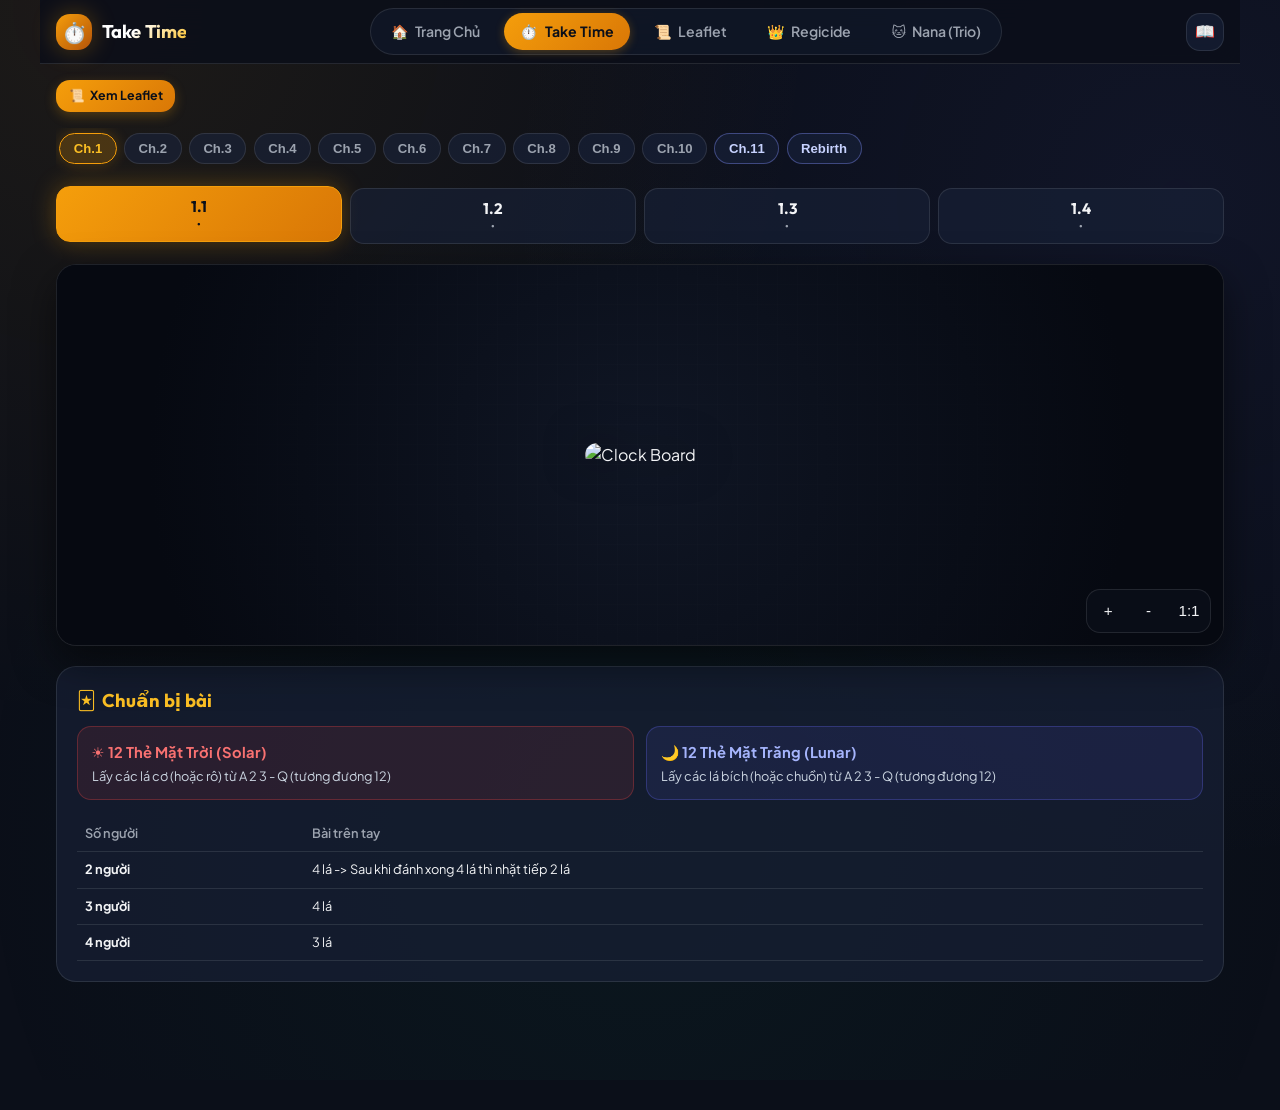
==== take-time/index.html @ 9e0dedfd "Initial commit: Solitaire Companion Hub & Take Time Leaflet Viewer" ====
<!DOCTYPE html>
<html lang="vi">

<head>
  <meta charset="UTF-8">
  <meta name="viewport" content="width=device-width, initial-scale=1.0, maximum-scale=1.0, user-scalable=no">
  <title>Take Time - Solitaire Digital Companion</title>
  <meta name="description"
    content="Trợ lý số và bảng xem mặt đồng hồ kỹ thuật số cho board game Take Time với bộ bài Tây.">

  <!-- Google Fonts -->
  <link rel="preconnect" href="https://fonts.googleapis.com">
  <link rel="preconnect" href="https://fonts.gstatic.com" crossorigin>
  <link
    href="https://fonts.googleapis.com/css2?family=Outfit:wght@400;600;700;800;900&family=Plus+Jakarta+Sans:wght@400;500;600;700;800&display=swap"
    rel="stylesheet">

  <link rel="stylesheet" href="../shared/style.css">
  <link rel="stylesheet" href="style.css">
</head>

<body>

  <div class="app-container">

    <!-- Top Header -->
    <header class="app-header">
      <a href="../index.html" class="brand-logo">
        <div class="logo-icon">⏱️</div>
        <div>
          <div class="brand-title">Take Time</div>
        </div>
      </a>

      <!-- Desktop Nav Links -->
      <nav class="nav-tabs-desktop">
        <a href="../index.html" class="tab-btn">
          <span>🏠</span> Trang Chủ
        </a>
        <a href="index.html" class="tab-btn active">
          <span>⏱️</span> Take Time
        </a>
        <a href="leaflet.html" class="tab-btn">
          <span>📜</span> Leaflet
        </a>
        <a href="../regicide/index.html" class="tab-btn">
          <span>👑</span> Regicide
        </a>
        <a href="../nana/index.html" class="tab-btn">
          <span>🐱</span> Nana (Trio)
        </a>
      </nav>

      <div class="header-actions">
        <button class="icon-btn" onclick="openRulesModal()" title="Xem luật chơi">
          📖
        </button>
      </div>
    </header>

    <!-- Main Content -->
    <main style="padding: 1rem;">

      <!-- Top Title & Chapter Header -->
      <div class="tt-top-bar">

        <div style="display:flex; gap:0.4rem; flex-wrap:wrap;">
          <a id="btnTopLeaflet" href="leaflet.html?page=1" class="btn-primary"
            style="font-size:0.78rem; padding:0.4rem 0.8rem; text-decoration:none; display:inline-flex; align-items:center; gap:0.3rem;"
            title="Xem Leaflet quy tắc của chương này">
            <span>📜</span> Xem Leaflet
          </a>
        </div>
      </div>

      <!-- Chapter Horizontal Scroll Carousel -->
      <div class="chapter-pills-container" id="chapterPills">
        <!-- Rendered via JS -->
      </div>

      <!-- Level Selector Row (e.g. 1.1, 1.2, 1.3, 1.4) -->
      <div class="level-selector-row" id="levelSelectorRow">
        <!-- Rendered via JS -->
      </div>

      <!-- Interactive Clock Board Viewer -->
      <div class="board-viewer-card">



        <div class="board-stage" id="boardStage">
          <div class="rotation-indicator-overlay" id="rotationIndicatorOverlay">
            🔄 Xoay: <span id="rotationOverlayText">0°</span>
          </div>

          <div class="board-image-wrapper" id="boardImageWrapper">
            <img id="boardImage" class="board-image" src="" alt="Clock Board">
          </div>

          <!-- Floating quick zoom controls on mobile -->
          <div class="board-floating-controls">
            <button class="control-btn" onclick="zoomBoard(0.25)">+</button>
            <button class="control-btn" onclick="zoomBoard(-0.25)">-</button>
            <button class="control-btn" onclick="resetZoom()">1:1</button>
          </div>
        </div>

      </div>



      <!-- Deck Setup / Standard Cards Converter -->
      <section class="deck-guide-card">
        <div class="deck-guide-title">
          <span>🃏</span> Chuẩn bị bài
        </div>

        <div class="deck-split-grid">
          <div class="deck-box-item solar">
            <div class="deck-box-header">☀️ 12 Thẻ Mặt Trời (Solar)</div>
            <div class="deck-box-content">
              Lấy các lá cơ (hoặc rô) từ A 2 3 - Q (tương đương 12)
            </div>
          </div>

          <div class="deck-box-item lunar">
            <div class="deck-box-header">🌙 12 Thẻ Mặt Trăng (Lunar)</div>
            <div class="deck-box-content">
              Lấy các lá bích (hoặc chuồn) từ A 2 3 - Q (tương đương 12)
            </div>
          </div>
        </div>


        <table class="player-count-table">
          <thead>
            <tr>
              <th>Số người</th>
              <th>Bài trên tay</th>
            </tr>
          </thead>
          <tbody>

            <tr>
              <td><strong>2 người</strong></td>
              <td>4 lá -> Sau khi đánh xong 4 lá thì nhặt tiếp 2 lá</td>
            </tr>
            <tr>
              <td><strong>3 người</strong></td>
              <td>4 lá</td>
            </tr>
            <tr>
              <td><strong>4 người</strong></td>
              <td>3 lá</td>
            </tr>
          </tbody>
        </table>
      </section>



    </main>

    <!-- Bottom Navigation (Mobile) -->
    <nav class="bottom-nav">
      <a href="../index.html" class="bnav-item">
        <span class="bnav-icon">🏠</span>
        <span>Trang Chủ</span>
      </a>
      <a href="index.html" class="bnav-item active">
        <span class="bnav-icon">⏱️</span>
        <span>Take Time</span>
      </a>
      <a href="leaflet.html" class="bnav-item">
        <span class="bnav-icon">📜</span>
        <span>Leaflet</span>
      </a>
      <a href="../regicide/index.html" class="bnav-item">
        <span class="bnav-icon">👑</span>
        <span>Regicide</span>
      </a>
      <a href="../nana/index.html" class="bnav-item">
        <span class="bnav-icon">🐱</span>
        <span>Nana</span>
      </a>
    </nav>

    <!-- Modals -->
    <!-- Sleeve Flip Modal -->
    <div id="sleeveModal" class="modal-overlay">
      <div class="modal-content">
        <div class="modal-header">
          <h3 class="modal-title" id="sleeveModalTitle">Sleeve Chương</h3>
          <button class="modal-close" onclick="closeModal('sleeveModal')">✕</button>
        </div>

        <p style="font-size:0.8rem; color:var(--text-muted); text-align:center;">
          👆 Chạm vào thẻ bài bên dưới để lật qua lại giữa Mặt Trước & Mặt Sau
        </p>

        <div class="flip-card" id="flipCard" onclick="toggleSleeveFlip()">
          <div class="flip-card-inner">
            <div class="flip-card-front">
              <img id="sleeveFrontImg" src="" alt="Sleeve Front">
            </div>
            <div class="flip-card-back">
              <img id="sleeveBackImg" src="" alt="Sleeve Back">
            </div>
          </div>
        </div>

        <button class="btn-primary" onclick="toggleSleeveFlip()" style="width:100%;">
          🔄 Lật Thẻ Sleeve
        </button>
      </div>
    </div>

    <!-- Rules Modal -->
    <div id="rulesModal" class="modal-overlay">
      <div class="modal-content">
        <div class="modal-header">
          <h3 class="modal-title" id="rulesModalTitle">Luật Chơi Take Time</h3>
          <button class="modal-close" onclick="closeModal('rulesModal')">✕</button>
        </div>
        <div id="rulesModalBody"></div>
      </div>
    </div>

  </div>

  <script src="../shared/common.js"></script>
  <script src="data.js"></script>
  <script src="app.js"></script>
</body>

</html>
---- shared/style.css ----
/* ==========================================================================
   Shared Design Tokens & Global Styles (Solitaire Companion Hub)
   ========================================================================== */

:root {
  --bg-primary: #0b0f19;
  --bg-secondary: #131b2e;
  --bg-card: rgba(23, 32, 54, 0.7);
  --bg-glass: rgba(26, 38, 64, 0.55);
  --border-glass: rgba(255, 255, 255, 0.1);
  --border-glass-hover: rgba(255, 215, 0, 0.35);

  --text-main: #f3f4f6;
  --text-muted: #9ca3af;
  --text-sub: #cbd5e1;

  --accent-gold: #f59e0b;
  --accent-gold-glow: rgba(245, 158, 11, 0.25);
  --accent-amber: #d97706;
  --accent-sun: #fbbf24;
  --accent-moon: #818cf8;
  --accent-crimson: #ef4444;
  --accent-emerald: #10b981;
  --accent-blue: #3b82f6;

  --font-family: 'Plus Jakarta Sans', system-ui, -apple-system, sans-serif;
  --font-display: 'Outfit', system-ui, -apple-system, sans-serif;

  --radius-sm: 8px;
  --radius-md: 14px;
  --radius-lg: 20px;
  --radius-xl: 28px;
  --radius-full: 9999px;

  --shadow-sm: 0 2px 8px rgba(0, 0, 0, 0.2);
  --shadow-md: 0 8px 24px rgba(0, 0, 0, 0.35);
  --shadow-lg: 0 16px 40px rgba(0, 0, 0, 0.5);
  --shadow-gold: 0 0 25px rgba(245, 158, 11, 0.3);

  --header-height: 64px;
  --bottom-nav-height: 68px;
}

* {
  box-sizing: border-box;
  margin: 0;
  padding: 0;
  -webkit-tap-highlight-color: transparent;
}

html, body {
  background-color: var(--bg-primary);
  color: var(--text-main);
  font-family: var(--font-family);
  min-height: 100vh;
  overflow-x: hidden;
  line-height: 1.5;
}

/* Background Atmosphere */
body::before {
  content: '';
  position: fixed;
  top: -20vh;
  left: -20vw;
  width: 140vw;
  height: 140vh;
  background: 
    radial-gradient(circle at 20% 15%, rgba(245, 158, 11, 0.08) 0%, transparent 40%),
    radial-gradient(circle at 80% 30%, rgba(99, 102, 241, 0.07) 0%, transparent 40%),
    radial-gradient(circle at 50% 80%, rgba(16, 185, 129, 0.05) 0%, transparent 50%);
  pointer-events: none;
  z-index: 0;
}

/* App Wrapper */
.app-container {
  position: relative;
  z-index: 1;
  max-width: 1200px;
  margin: 0 auto;
  min-height: 100vh;
  display: flex;
  flex-direction: column;
  padding-bottom: calc(var(--bottom-nav-height) + 20px);
}

/* Header */
.app-header {
  position: sticky;
  top: 0;
  z-index: 100;
  backdrop-filter: blur(16px);
  -webkit-backdrop-filter: blur(16px);
  background: rgba(11, 15, 25, 0.85);
  border-bottom: 1px solid var(--border-glass);
  padding: 0 1rem;
  height: var(--header-height);
  display: flex;
  align-items: center;
  justify-content: space-between;
}

.brand-logo {
  display: flex;
  align-items: center;
  gap: 0.6rem;
  text-decoration: none;
  color: var(--text-main);
}

.logo-icon {
  width: 36px;
  height: 36px;
  border-radius: var(--radius-md);
  background: linear-gradient(135deg, var(--accent-gold), #b45309);
  display: flex;
  align-items: center;
  justify-content: center;
  font-size: 1.25rem;
  box-shadow: var(--shadow-gold);
}

.brand-title {
  font-family: var(--font-display);
  font-size: 1.15rem;
  font-weight: 700;
  letter-spacing: -0.02em;
  background: linear-gradient(135deg, #ffffff 40%, #fbbf24 100%);
  -webkit-background-clip: text;
  -webkit-text-fill-color: transparent;
}

.header-actions {
  display: flex;
  align-items: center;
  gap: 0.5rem;
}

.icon-btn {
  background: var(--bg-glass);
  border: 1px solid var(--border-glass);
  color: var(--text-main);
  width: 38px;
  height: 38px;
  border-radius: var(--radius-md);
  display: flex;
  align-items: center;
  justify-content: center;
  cursor: pointer;
  transition: all 0.2s ease;
  font-size: 1rem;
  text-decoration: none;
}

.icon-btn:hover, .icon-btn:active {
  background: rgba(255, 255, 255, 0.12);
  border-color: var(--accent-gold);
  transform: translateY(-1px);
}

/* Nav Tabs Desktop */
.nav-tabs-desktop {
  display: none;
  gap: 0.5rem;
  background: rgba(19, 27, 46, 0.6);
  padding: 4px;
  border-radius: var(--radius-full);
  border: 1px solid var(--border-glass);
}

@media (min-width: 768px) {
  .nav-tabs-desktop {
    display: flex;
  }
}

.tab-btn {
  background: transparent;
  border: none;
  color: var(--text-muted);
  font-family: var(--font-family);
  font-size: 0.88rem;
  font-weight: 600;
  padding: 0.5rem 1rem;
  border-radius: var(--radius-full);
  cursor: pointer;
  display: flex;
  align-items: center;
  gap: 0.4rem;
  text-decoration: none;
  transition: all 0.25s ease;
}

.tab-btn:hover {
  color: var(--text-main);
}

.tab-btn.active {
  background: linear-gradient(135deg, var(--accent-gold), var(--accent-amber));
  color: #0b0f19;
  font-weight: 700;
  box-shadow: 0 2px 10px rgba(245, 158, 11, 0.3);
}

/* Bottom Navigation (Mobile) */
.bottom-nav {
  position: fixed;
  bottom: 0;
  left: 0;
  right: 0;
  height: var(--bottom-nav-height);
  background: rgba(11, 15, 25, 0.94);
  backdrop-filter: blur(20px);
  -webkit-backdrop-filter: blur(20px);
  border-top: 1px solid var(--border-glass);
  display: flex;
  justify-content: space-around;
  align-items: center;
  z-index: 999;
  padding: 0 0.5rem;
}

@media (min-width: 768px) {
  .bottom-nav {
    display: none;
  }
}

.bnav-item {
  display: flex;
  flex-direction: column;
  align-items: center;
  gap: 3px;
  background: none;
  border: none;
  color: var(--text-muted);
  font-size: 0.72rem;
  font-family: var(--font-family);
  font-weight: 500;
  text-decoration: none;
  cursor: pointer;
  transition: all 0.2s ease;
  padding: 6px 12px;
  border-radius: var(--radius-md);
}

.bnav-item .bnav-icon {
  font-size: 1.25rem;
  line-height: 1;
}

.bnav-item.active {
  color: var(--accent-sun);
  font-weight: 700;
  transform: translateY(-2px);
}

.bnav-item.active .bnav-icon {
  filter: drop-shadow(0 0 8px rgba(245, 158, 11, 0.6));
}

/* Buttons & Elements */
.btn-primary {
  background: linear-gradient(135deg, var(--accent-gold), var(--accent-amber));
  color: #0b0f19;
  border: none;
  font-family: var(--font-family);
  font-weight: 700;
  font-size: 0.85rem;
  padding: 0.65rem 1.2rem;
  border-radius: var(--radius-md);
  cursor: pointer;
  display: inline-flex;
  align-items: center;
  justify-content: center;
  gap: 0.4rem;
  text-decoration: none;
  transition: all 0.2s ease;
  box-shadow: 0 4px 12px rgba(245, 158, 11, 0.25);
}

.btn-primary:hover, .btn-primary:active {
  filter: brightness(1.1);
  transform: translateY(-1px);
}

.btn-secondary {
  background: var(--bg-glass);
  border: 1px solid var(--border-glass);
  color: var(--text-main);
  font-family: var(--font-family);
  font-weight: 600;
  font-size: 0.85rem;
  padding: 0.65rem 1.2rem;
  border-radius: var(--radius-md);
  cursor: pointer;
  display: inline-flex;
  align-items: center;
  justify-content: center;
  gap: 0.4rem;
  text-decoration: none;
  transition: all 0.2s ease;
}

.btn-secondary:hover {
  background: rgba(255, 255, 255, 0.1);
  border-color: rgba(255, 255, 255, 0.25);
}

/* Modals */
.modal-overlay {
  position: fixed;
  inset: 0;
  background: rgba(0, 0, 0, 0.85);
  backdrop-filter: blur(12px);
  -webkit-backdrop-filter: blur(12px);
  z-index: 2000;
  display: none;
  align-items: center;
  justify-content: center;
  padding: 1rem;
}

.modal-overlay.active {
  display: flex;
  animation: fadeIn 0.2s ease;
}

.modal-content {
  background: var(--bg-secondary);
  border: 1px solid var(--border-glass);
  border-radius: var(--radius-lg);
  max-width: 500px;
  width: 100%;
  max-height: 85vh;
  overflow-y: auto;
  padding: 1.25rem;
  position: relative;
  box-shadow: var(--shadow-lg);
}

.modal-header {
  display: flex;
  justify-content: space-between;
  align-items: center;
  margin-bottom: 1rem;
  padding-bottom: 0.5rem;
  border-bottom: 1px solid var(--border-glass);
}

.modal-title {
  font-family: var(--font-display);
  font-size: 1.15rem;
  font-weight: 700;
}

.modal-close {
  background: none;
  border: none;
  color: var(--text-muted);
  font-size: 1.25rem;
  cursor: pointer;
  padding: 4px;
}

/* Toast */
.toast-container {
  position: fixed;
  bottom: calc(var(--bottom-nav-height) + 15px);
  left: 50%;
  transform: translateX(-50%);
  z-index: 3000;
  pointer-events: none;
}

.toast {
  background: rgba(19, 27, 46, 0.95);
  border: 1px solid var(--accent-gold);
  color: var(--text-main);
  padding: 0.5rem 1.2rem;
  border-radius: var(--radius-full);
  font-size: 0.82rem;
  font-weight: 600;
  box-shadow: var(--shadow-gold);
  animation: toastIn 0.3s ease, toastOut 0.3s ease 2.2s forwards;
}

@keyframes toastIn {
  from { opacity: 0; transform: translateY(10px); }
  to { opacity: 1; transform: translateY(0); }
}

@keyframes toastOut {
  from { opacity: 1; transform: translateY(0); }
  to { opacity: 0; transform: translateY(-10px); }
}

@keyframes fadeIn {
  from { opacity: 0; transform: translateY(6px); }
  to { opacity: 1; transform: translateY(0); }
}
---- take-time/style.css ----
/* ==========================================================================
   Take Time Module Styles
   ========================================================================== */

.tt-top-bar {
  display: flex;
  align-items: center;
  justify-content: space-between;
  gap: 0.5rem;
  margin-bottom: 1rem;
  flex-wrap: wrap;
}

.section-title {
  font-family: var(--font-display);
  font-size: 1.45rem;
  font-weight: 800;
  color: var(--text-main);
  display: flex;
  align-items: center;
  gap: 0.5rem;
}

.section-subtitle {
  color: var(--text-muted);
  font-size: 0.85rem;
  margin-top: 0.2rem;
}

.chapter-pills-container {
  display: flex;
  gap: 0.45rem;
  overflow-x: auto;
  padding: 0.35rem 0.2rem 0.65rem 0.2rem;
  margin-bottom: 0.85rem;
  cursor: grab;
  user-select: none;
  -webkit-user-select: none;
  scrollbar-width: none; /* Ẩn scrollbar thô */
  -ms-overflow-style: none;
  -webkit-overflow-scrolling: touch;
}

.chapter-pills-container::-webkit-scrollbar {
  display: none; /* Ẩn scrollbar trên Chrome/Safari/Edge */
}

.chapter-pills-container:active {
  cursor: grabbing;
}

.chapter-pill {
  flex-shrink: 0;
  background: var(--bg-glass);
  border: 1px solid var(--border-glass);
  color: var(--text-muted);
  font-size: 0.82rem;
  font-weight: 600;
  padding: 0.45rem 0.85rem;
  min-width: 54px;
  justify-content: center;
  text-align: center;
  border-radius: var(--radius-full);
  cursor: pointer;
  display: flex;
  align-items: center;
  gap: 0.35rem;
  transition: all 0.2s ease;
  user-select: none;
  -webkit-user-select: none;
}

.chapter-pill:hover {
  color: var(--text-main);
  border-color: rgba(255, 255, 255, 0.25);
  transform: translateY(-1px);
}

.chapter-pill.active {
  background: rgba(245, 158, 11, 0.22);
  border-color: var(--accent-gold);
  color: var(--accent-sun);
  font-weight: 700;
  box-shadow: 0 0 14px rgba(245, 158, 11, 0.25);
}

.chapter-pill.special {
  border-color: rgba(129, 140, 248, 0.4);
  color: #c7d2fe;
}
.chapter-pill.special.active {
  background: rgba(129, 140, 248, 0.25);
  border-color: #818cf8;
  color: #ffffff;
}

/* Level Grid inside Active Chapter */
.level-selector-row {
  display: grid;
  grid-template-columns: repeat(4, 1fr);
  gap: 0.5rem;
  margin-bottom: 1.25rem;
}

.level-btn {
  background: var(--bg-card);
  border: 1px solid var(--border-glass);
  color: var(--text-main);
  padding: 0.6rem 0.2rem;
  border-radius: var(--radius-md);
  font-family: var(--font-display);
  font-weight: 700;
  font-size: 0.95rem;
  cursor: pointer;
  display: flex;
  flex-direction: column;
  align-items: center;
  gap: 2px;
  transition: all 0.2s ease;
  position: relative;
}

.level-btn .star-indicator {
  font-size: 0.65rem;
  color: var(--text-muted);
}

.level-btn.completed {
  border-color: rgba(16, 185, 129, 0.4);
  background: rgba(16, 185, 129, 0.1);
}
.level-btn.completed .star-indicator {
  color: #10b981;
}

.level-btn.active {
  background: linear-gradient(135deg, var(--accent-gold), var(--accent-amber));
  color: #0b0f19;
  border-color: #f59e0b;
  box-shadow: var(--shadow-gold);
  transform: translateY(-2px);
}
.level-btn.active .star-indicator {
  color: #0b0f19;
}

/* Board Viewer Container */
.board-viewer-card {
  background: #060911;
  border: 1px solid var(--border-glass);
  border-radius: var(--radius-lg);
  overflow: hidden;
  position: relative;
  margin-bottom: 1.25rem;
  box-shadow: var(--shadow-lg);
}

.board-viewer-header {
  padding: 0.75rem 1rem;
  background: rgba(19, 27, 46, 0.7);
  backdrop-filter: blur(10px);
  border-bottom: 1px solid var(--border-glass);
  display: flex;
  align-items: center;
  justify-content: space-between;
  flex-wrap: wrap;
  gap: 0.5rem;
}

.current-board-info {
  display: flex;
  align-items: center;
  gap: 0.5rem;
}

.board-badge-lg {
  font-family: var(--font-display);
  font-weight: 800;
  font-size: 1.1rem;
  color: var(--accent-sun);
  background: rgba(245, 158, 11, 0.15);
  padding: 2px 10px;
  border-radius: var(--radius-sm);
  border: 1px solid rgba(245, 158, 11, 0.3);
}

.board-actions-bar {
  display: flex;
  gap: 0.4rem;
}

.board-stage {
  min-height: 380px;
  max-height: 70vh;
  display: flex;
  align-items: center;
  justify-content: center;
  position: relative;
  overflow: hidden;
  background: 
    radial-gradient(circle at center, rgba(30, 41, 65, 0.4) 0%, #060911 80%),
    repeating-linear-gradient(0deg, rgba(255,255,255,0.015) 0px, rgba(255,255,255,0.015) 1px, transparent 1px, transparent 20px),
    repeating-linear-gradient(90deg, rgba(255,255,255,0.015) 0px, rgba(255,255,255,0.015) 1px, transparent 1px, transparent 20px);
  padding: 1rem;
  user-select: none;
}

.board-image-wrapper {
  transition: transform 0.4s cubic-bezier(0.2, 0.8, 0.2, 1);
  display: flex;
  align-items: center;
  justify-content: center;
  position: relative;
}

.board-image {
  max-width: 100%;
  max-height: 480px;
  width: auto;
  height: auto;
  border-radius: var(--radius-full);
  filter: drop-shadow(0 0 20px rgba(0, 0, 0, 0.8));
  pointer-events: auto;
}

/* Rotation Badge Overlay */
.rotation-indicator-overlay {
  position: absolute;
  top: 12px;
  left: 12px;
  background: rgba(0, 0, 0, 0.75);
  backdrop-filter: blur(8px);
  border: 1px solid rgba(245, 158, 11, 0.4);
  color: var(--accent-sun);
  font-size: 0.75rem;
  font-weight: 700;
  padding: 4px 10px;
  border-radius: var(--radius-full);
  display: none;
  align-items: center;
  gap: 0.3rem;
  z-index: 10;
}

/* Floating Controls (Zoom, Pan, Rotate) */
.board-floating-controls {
  position: absolute;
  bottom: 12px;
  right: 12px;
  display: flex;
  gap: 0.4rem;
  background: rgba(11, 15, 25, 0.85);
  backdrop-filter: blur(10px);
  padding: 4px;
  border-radius: var(--radius-md);
  border: 1px solid var(--border-glass);
  z-index: 10;
}

.control-btn {
  background: transparent;
  border: none;
  color: var(--text-main);
  width: 34px;
  height: 34px;
  border-radius: var(--radius-sm);
  display: flex;
  align-items: center;
  justify-content: center;
  font-size: 0.95rem;
  cursor: pointer;
  transition: all 0.2s ease;
}

.control-btn:hover, .control-btn:active {
  background: rgba(255, 255, 255, 0.15);
  color: var(--accent-sun);
}

/* Chapter 8 Rotate Action Box */
.chapter8-rotation-box {
  background: rgba(245, 158, 11, 0.08);
  border: 1px dashed rgba(245, 158, 11, 0.35);
  border-radius: var(--radius-md);
  padding: 0.8rem 1rem;
  margin-bottom: 1rem;
  display: none;
  align-items: center;
  justify-content: space-between;
  gap: 0.5rem;
  flex-wrap: wrap;
}

.rotate-btn-group {
  display: flex;
  gap: 0.5rem;
}

.btn-rotate {
  background: rgba(245, 158, 11, 0.18);
  border: 1px solid var(--accent-gold);
  color: var(--accent-sun);
  font-family: var(--font-family);
  font-weight: 700;
  font-size: 0.82rem;
  padding: 0.4rem 0.8rem;
  border-radius: var(--radius-md);
  cursor: pointer;
  display: inline-flex;
  align-items: center;
  gap: 0.3rem;
  transition: all 0.2s ease;
}
.btn-rotate:hover, .btn-rotate:active {
  background: var(--accent-gold);
  color: #0b0f19;
}

/* Board Footer Controls */
.board-viewer-footer {
  background: var(--bg-card);
  border: 1px solid var(--border-glass);
  border-radius: var(--radius-lg);
  padding: 1rem;
  margin-bottom: 1.25rem;
  display: flex;
  align-items: center;
  justify-content: space-between;
  flex-wrap: wrap;
  gap: 0.75rem;
}

.completion-toggle {
  display: flex;
  align-items: center;
  gap: 0.5rem;
  cursor: pointer;
  font-weight: 600;
  font-size: 0.9rem;
}

.completion-checkbox {
  width: 20px;
  height: 20px;
  accent-color: var(--accent-emerald);
  cursor: pointer;
}

.star-rating-box {
  display: flex;
  align-items: center;
  gap: 0.3rem;
}

.star-btn {
  background: none;
  border: none;
  font-size: 1.3rem;
  color: var(--text-muted);
  cursor: pointer;
  transition: transform 0.15s ease;
}
.star-btn:hover {
  transform: scale(1.2);
}
.star-btn.filled {
  color: #fbbf24;
}

/* Sleeve Card Preview Box */
.sleeve-box {
  background: var(--bg-card);
  border: 1px solid var(--border-glass);
  border-radius: var(--radius-lg);
  padding: 1rem;
  margin-bottom: 1.5rem;
  display: flex;
  gap: 1rem;
  align-items: center;
}

.sleeve-thumb {
  width: 90px;
  height: 125px;
  border-radius: var(--radius-md);
  object-fit: cover;
  border: 1px solid var(--border-glass);
  box-shadow: var(--shadow-sm);
  cursor: pointer;
  transition: transform 0.2s ease;
}
.sleeve-thumb:hover {
  transform: scale(1.04);
}

.sleeve-info {
  flex-grow: 1;
}

.sleeve-title {
  font-family: var(--font-display);
  font-weight: 700;
  font-size: 1.1rem;
  color: var(--accent-sun);
  margin-bottom: 0.25rem;
}

.sleeve-desc {
  font-size: 0.82rem;
  color: var(--text-sub);
  line-height: 1.4;
  margin-bottom: 0.5rem;
}

/* Modifiers Grid */
.modifier-cards-grid {
  display: grid;
  grid-template-columns: 1fr;
  gap: 0.75rem;
}

@media (min-width: 640px) {
  .modifier-cards-grid {
    grid-template-columns: repeat(2, 1fr);
  }
}

.modifier-card {
  background: var(--bg-glass);
  border: 1px solid var(--border-glass);
  border-radius: var(--radius-md);
  padding: 0.85rem;
  display: flex;
  gap: 0.75rem;
  align-items: flex-start;
  transition: all 0.2s ease;
}

.modifier-card:hover {
  border-color: rgba(245, 158, 11, 0.3);
  background: rgba(255, 255, 255, 0.05);
}

.modifier-icon {
  font-size: 1.5rem;
  flex-shrink: 0;
  width: 40px;
  height: 40px;
  background: rgba(245, 158, 11, 0.1);
  border-radius: var(--radius-sm);
  display: flex;
  align-items: center;
  justify-content: center;
}

.modifier-title {
  font-weight: 700;
  font-size: 0.9rem;
  margin-bottom: 0.2rem;
}

.modifier-desc {
  font-size: 0.78rem;
  color: var(--text-sub);
  line-height: 1.35;
}

/* Deck Guide Card */
.deck-guide-card {
  background: var(--bg-card);
  border: 1px solid var(--border-glass);
  border-radius: var(--radius-lg);
  padding: 1.25rem;
  margin-bottom: 1.5rem;
}

.deck-guide-title {
  font-family: var(--font-display);
  font-size: 1.15rem;
  font-weight: 700;
  margin-bottom: 0.75rem;
  display: flex;
  align-items: center;
  gap: 0.4rem;
  color: var(--accent-sun);
}

.deck-split-grid {
  display: grid;
  grid-template-columns: 1fr;
  gap: 0.75rem;
  margin-bottom: 1rem;
}

@media (min-width: 640px) {
  .deck-split-grid {
    grid-template-columns: 1fr 1fr;
  }
}

.deck-box-item {
  padding: 0.85rem;
  border-radius: var(--radius-md);
  border: 1px solid var(--border-glass);
}
.deck-box-item.solar {
  background: rgba(239, 68, 68, 0.1);
  border-color: rgba(239, 68, 68, 0.3);
}
.deck-box-item.lunar {
  background: rgba(99, 102, 241, 0.1);
  border-color: rgba(99, 102, 241, 0.3);
}

.deck-box-header {
  font-weight: 700;
  font-size: 0.92rem;
  margin-bottom: 0.3rem;
  display: flex;
  align-items: center;
  gap: 0.3rem;
}
.solar .deck-box-header { color: #f87171; }
.lunar .deck-box-header { color: #a5b4fc; }

.deck-box-content {
  font-size: 0.8rem;
  color: var(--text-sub);
  line-height: 1.4;
}

.player-count-table {
  width: 100%;
  border-collapse: collapse;
  margin-top: 0.75rem;
  font-size: 0.8rem;
}

.player-count-table th, .player-count-table td {
  padding: 0.5rem;
  text-align: left;
  border-bottom: 1px solid var(--border-glass);
}
.player-count-table th {
  color: var(--text-muted);
  font-weight: 600;
}

/* Flip Card Modal Component */
.flip-card {
  background-color: transparent;
  width: 100%;
  height: 380px;
  perspective: 1000px;
  margin: 1rem 0;
  cursor: pointer;
}

.flip-card-inner {
  position: relative;
  width: 100%;
  height: 100%;
  text-align: center;
  transition: transform 0.6s cubic-bezier(0.4, 0.2, 0.2, 1);
  transform-style: preserve-3d;
}

.flip-card.flipped .flip-card-inner {
  transform: rotateY(180deg);
}

.flip-card-front, .flip-card-back {
  position: absolute;
  width: 100%;
  height: 100%;
  -webkit-backface-visibility: hidden;
  backface-visibility: hidden;
  border-radius: var(--radius-md);
  overflow: hidden;
  border: 1px solid var(--border-glass);
  box-shadow: var(--shadow-md);
}

.flip-card-front img, .flip-card-back img {
  width: 100%;
  height: 100%;
  object-fit: contain;
  background: #000;
}

.flip-card-back {
  transform: rotateY(180deg);
}

/* ==========================================================================
   Leaflet Viewer Styles
   ========================================================================== */

.leaflet-badge-page {
  font-size: 0.75rem;
  font-weight: 700;
  padding: 0.2rem 0.6rem;
  background: rgba(245, 158, 11, 0.15);
  color: var(--accent-sun);
  border: 1px solid rgba(245, 158, 11, 0.3);
  border-radius: var(--radius-full);
}

.leaflet-header-actions {
  display: flex;
  gap: 0.5rem;
  align-items: center;
  flex-wrap: wrap;
}

.leaflet-nav-bar {
  display: flex;
  gap: 0.5rem;
  align-items: center;
  justify-content: space-between;
  margin-bottom: 0.75rem;
  background: var(--bg-card);
  border: 1px solid var(--border-glass);
  padding: 0.5rem 0.75rem;
  border-radius: var(--radius-md);
}

.leaflet-nav-btn {
  font-size: 0.8rem;
  padding: 0.45rem 0.85rem;
  white-space: nowrap;
}

.leaflet-quick-select-wrap {
  flex: 1;
  max-width: 320px;
  margin: 0 0.5rem;
}

.leaflet-select-dropdown {
  width: 100%;
  background: #0f172a;
  border: 1px solid var(--border-glass);
  color: var(--text-main);
  padding: 0.45rem 0.6rem;
  border-radius: var(--radius-sm);
  font-size: 0.82rem;
  font-family: var(--font-body);
  outline: none;
  cursor: pointer;
  transition: border-color 0.2s;
}

.leaflet-select-dropdown:focus {
  border-color: var(--accent-sun);
}

.leaflet-viewer-card {
  background: #040711;
  border: 1px solid var(--border-glass);
  border-radius: var(--radius-lg);
  overflow: hidden;
  position: relative;
  margin-bottom: 1.25rem;
  box-shadow: var(--shadow-lg);
  transition: all 0.3s ease;
}

.leaflet-viewer-card.in-fullscreen {
  position: fixed;
  top: 0;
  left: 0;
  right: 0;
  bottom: 0;
  width: 100vw;
  height: 100vh;
  z-index: 99999;
  border-radius: 0;
  margin: 0;
  display: flex;
  flex-direction: column;
}

.leaflet-viewer-card.in-fullscreen .leaflet-stage {
  flex: 1;
  height: calc(100vh - 105px);
}

.leaflet-stage {
  position: relative;
  width: 100%;
  height: 440px;
  background: radial-gradient(circle at center, #10192e 0%, #050813 100%);
  overflow: hidden;
  display: flex;
  align-items: center;
  justify-content: center;
  user-select: none;
  touch-action: none;
  cursor: grab;
}

@media (min-width: 768px) {
  .leaflet-stage {
    height: 540px;
  }
}

@media (min-width: 1200px) {
  .leaflet-stage {
    height: 620px;
  }
}

.leaflet-image-wrapper {
  position: relative;
  width: 95%;
  height: 92%;
  display: flex;
  align-items: center;
  justify-content: center;
  transition: transform 0.12s cubic-bezier(0.16, 1, 0.3, 1);
  transform-origin: center center;
  will-change: transform;
}

.leaflet-image {
  max-width: 100%;
  max-height: 100%;
  width: auto;
  height: auto;
  object-fit: contain;
  filter: drop-shadow(0 12px 28px rgba(0, 0, 0, 0.8));
  border-radius: 6px;
  pointer-events: none;
}

.leaflet-stage-arrow {
  position: absolute;
  top: 50%;
  transform: translateY(-50%);
  background: rgba(15, 23, 42, 0.7);
  backdrop-filter: blur(8px);
  color: #ffffff;
  border: 1px solid rgba(255, 255, 255, 0.15);
  width: 42px;
  height: 64px;
  border-radius: var(--radius-sm);
  display: flex;
  align-items: center;
  justify-content: center;
  font-size: 2rem;
  line-height: 1;
  cursor: pointer;
  z-index: 10;
  transition: all 0.2s ease;
  opacity: 0.65;
}

.leaflet-stage-arrow:hover {
  opacity: 1;
  background: rgba(245, 158, 11, 0.3);
  border-color: var(--accent-gold);
  transform: translateY(-50%) scale(1.05);
}

.arrow-left {
  left: 12px;
}

.arrow-right {
  right: 12px;
}

.leaflet-stage-footer {
  padding: 0.6rem 1rem;
  background: rgba(15, 23, 42, 0.8);
  border-top: 1px solid var(--border-glass);
  display: flex;
  align-items: center;
  justify-content: space-between;
  flex-wrap: wrap;
  gap: 0.5rem;
}

.leaflet-zoom-indicator {
  font-size: 0.78rem;
  font-weight: 700;
  color: var(--accent-sun);
  background: rgba(245, 158, 11, 0.15);
  padding: 0.2rem 0.55rem;
  border-radius: var(--radius-full);
}

.leaflet-loading-spinner {
  position: absolute;
  top: 50%;
  left: 50%;
  transform: translate(-50%, -50%);
  display: flex;
  flex-direction: column;
  align-items: center;
  gap: 0.5rem;
  color: var(--accent-sun);
  font-weight: 600;
  font-size: 0.9rem;
  z-index: 5;
}

.leaflet-loading-spinner .spinner-icon {
  font-size: 2rem;
  animation: spin 1.5s infinite linear;
}

@keyframes spin {
  from { transform: rotate(0deg); }
  to { transform: rotate(360deg); }
}

.leaflet-info-card {
  background: var(--bg-card);
  backdrop-filter: blur(12px);
  border: 1px solid var(--border-glass);
  border-radius: var(--radius-lg);
  padding: 1.25rem;
  margin-bottom: 1.25rem;
}

.leaflet-info-title {
  font-size: 1.1rem;
  font-weight: 700;
  color: var(--accent-sun);
  margin-bottom: 0.4rem;
  display: flex;
  align-items: center;
  gap: 0.4rem;
}

.leaflet-info-desc {
  font-size: 0.88rem;
  color: var(--text-sub);
  line-height: 1.5;
  margin-bottom: 1rem;
}

.leaflet-info-points {
  display: flex;
  flex-direction: column;
  gap: 0.6rem;
}

.leaflet-rule-item {
  background: rgba(15, 23, 42, 0.6);
  border-left: 3px solid var(--accent-sun);
  padding: 0.6rem 0.8rem;
  border-radius: 0 var(--radius-sm) var(--radius-sm) 0;
}

.leaflet-rule-item .rule-badge {
  color: #fbbf24;
  font-size: 0.82rem;
  display: block;
  margin-bottom: 0.2rem;
}

.leaflet-rule-item .rule-text {
  color: var(--text-main);
  font-size: 0.82rem;
  line-height: 1.45;
  margin: 0;
}
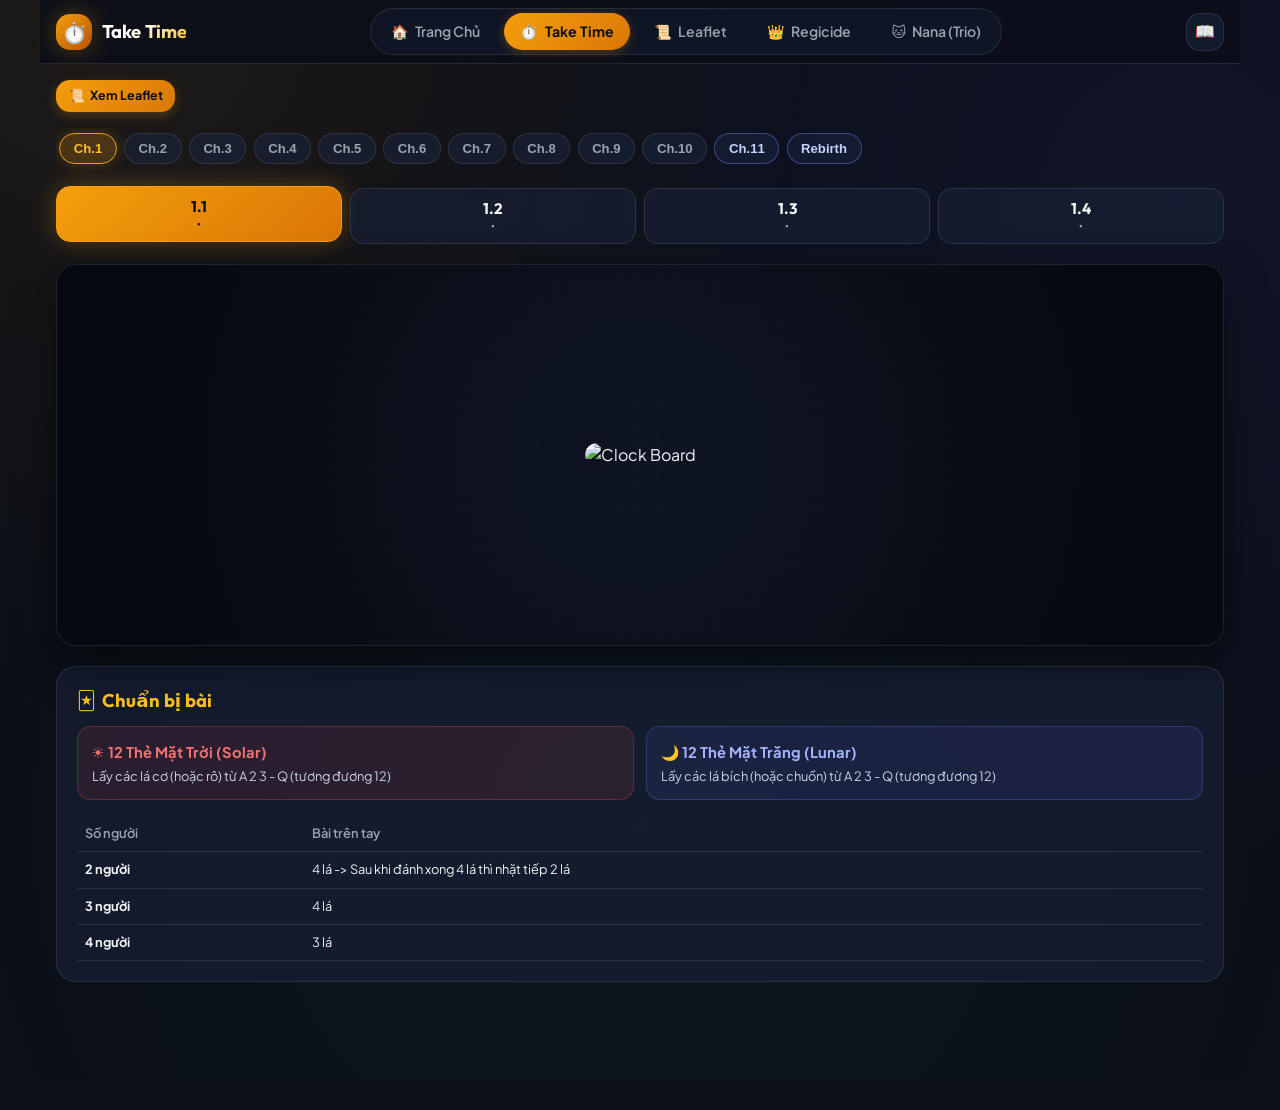
==== commit 41fe3c59: "Clean up board view: remove floating zoom buttons and simplify layout" ====
--- a/take-time/index.html
+++ b/take-time/index.html
@@ -98,11 +98,7 @@
           </div>
 
           <!-- Floating quick zoom controls on mobile -->
-          <div class="board-floating-controls">
-            <button class="control-btn" onclick="zoomBoard(0.25)">+</button>
-            <button class="control-btn" onclick="zoomBoard(-0.25)">-</button>
-            <button class="control-btn" onclick="resetZoom()">1:1</button>
-          </div>
+
         </div>
 
       </div>
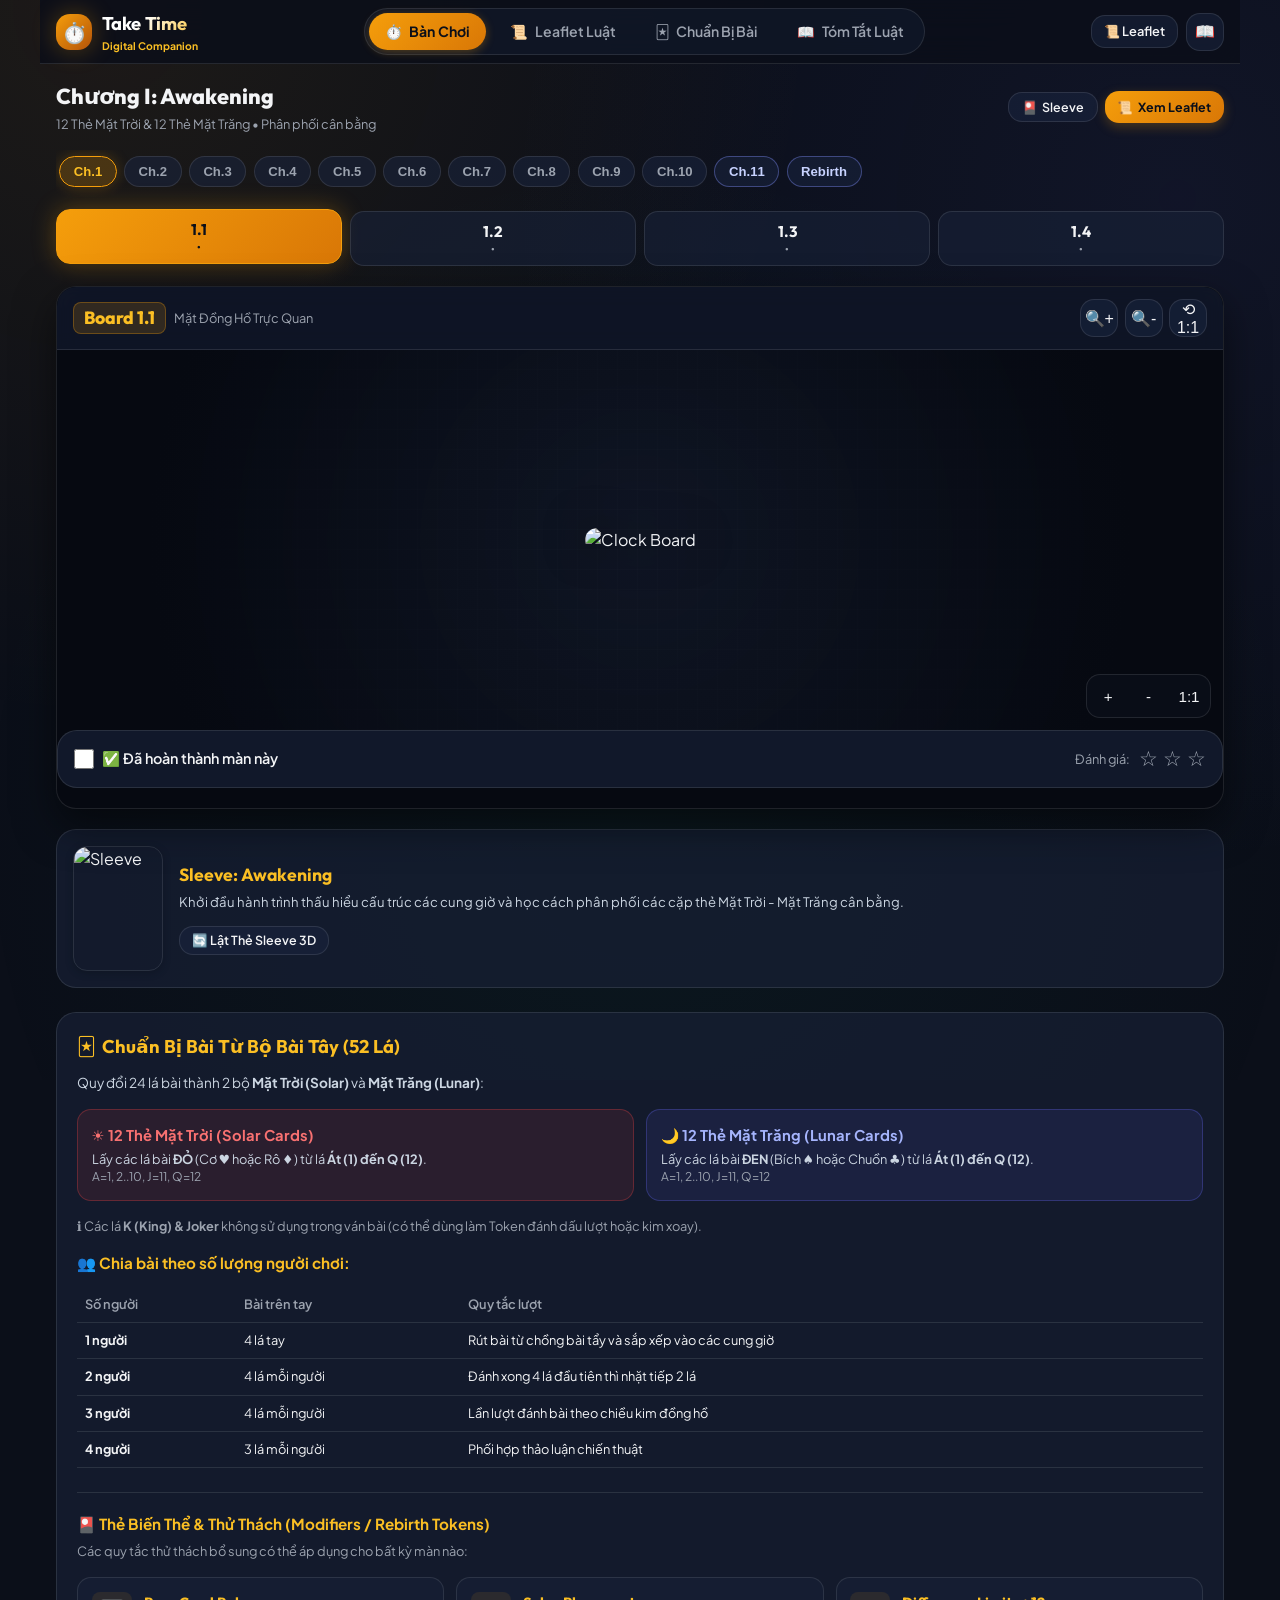
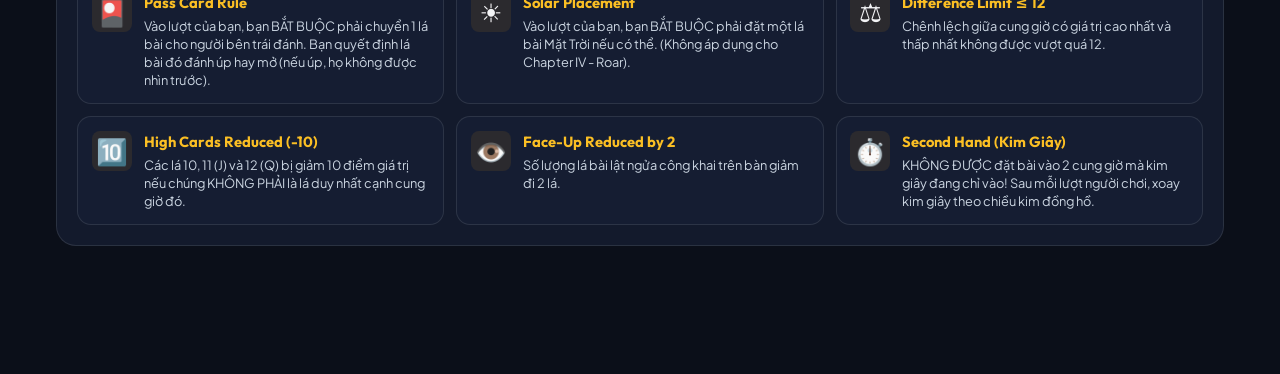
==== commit fa21e85c: "Refactor website to focus exclusively on Take Time" ====
--- a/take-time/index.html
+++ b/take-time/index.html
@@ -1,232 +1,15 @@
 <!DOCTYPE html>
 <html lang="vi">
-
 <head>
   <meta charset="UTF-8">
-  <meta name="viewport" content="width=device-width, initial-scale=1.0, maximum-scale=1.0, user-scalable=no">
-  <title>Take Time - Solitaire Digital Companion</title>
-  <meta name="description"
-    content="Trợ lý số và bảng xem mặt đồng hồ kỹ thuật số cho board game Take Time với bộ bài Tây.">
-
-  <!-- Google Fonts -->
-  <link rel="preconnect" href="https://fonts.googleapis.com">
-  <link rel="preconnect" href="https://fonts.gstatic.com" crossorigin>
-  <link
-    href="https://fonts.googleapis.com/css2?family=Outfit:wght@400;600;700;800;900&family=Plus+Jakarta+Sans:wght@400;500;600;700;800&display=swap"
-    rel="stylesheet">
-
-  <link rel="stylesheet" href="../shared/style.css">
-  <link rel="stylesheet" href="style.css">
+  <meta http-equiv="refresh" content="0; url=../index.html">
+  <title>Chuyển hướng đến Take Time...</title>
+  <script>
+    window.location.replace("../index.html" + window.location.search);
+  </script>
 </head>
-
-<body>
-
-  <div class="app-container">
-
-    <!-- Top Header -->
-    <header class="app-header">
-      <a href="../index.html" class="brand-logo">
-        <div class="logo-icon">⏱️</div>
-        <div>
-          <div class="brand-title">Take Time</div>
-        </div>
-      </a>
-
-      <!-- Desktop Nav Links -->
-      <nav class="nav-tabs-desktop">
-        <a href="../index.html" class="tab-btn">
-          <span>🏠</span> Trang Chủ
-        </a>
-        <a href="index.html" class="tab-btn active">
-          <span>⏱️</span> Take Time
-        </a>
-        <a href="leaflet.html" class="tab-btn">
-          <span>📜</span> Leaflet
-        </a>
-        <a href="../regicide/index.html" class="tab-btn">
-          <span>👑</span> Regicide
-        </a>
-        <a href="../nana/index.html" class="tab-btn">
-          <span>🐱</span> Nana (Trio)
-        </a>
-      </nav>
-
-      <div class="header-actions">
-        <button class="icon-btn" onclick="openRulesModal()" title="Xem luật chơi">
-          📖
-        </button>
-      </div>
-    </header>
-
-    <!-- Main Content -->
-    <main style="padding: 1rem;">
-
-      <!-- Top Title & Chapter Header -->
-      <div class="tt-top-bar">
-
-        <div style="display:flex; gap:0.4rem; flex-wrap:wrap;">
-          <a id="btnTopLeaflet" href="leaflet.html?page=1" class="btn-primary"
-            style="font-size:0.78rem; padding:0.4rem 0.8rem; text-decoration:none; display:inline-flex; align-items:center; gap:0.3rem;"
-            title="Xem Leaflet quy tắc của chương này">
-            <span>📜</span> Xem Leaflet
-          </a>
-        </div>
-      </div>
-
-      <!-- Chapter Horizontal Scroll Carousel -->
-      <div class="chapter-pills-container" id="chapterPills">
-        <!-- Rendered via JS -->
-      </div>
-
-      <!-- Level Selector Row (e.g. 1.1, 1.2, 1.3, 1.4) -->
-      <div class="level-selector-row" id="levelSelectorRow">
-        <!-- Rendered via JS -->
-      </div>
-
-      <!-- Interactive Clock Board Viewer -->
-      <div class="board-viewer-card">
-
-
-
-        <div class="board-stage" id="boardStage">
-          <div class="rotation-indicator-overlay" id="rotationIndicatorOverlay">
-            🔄 Xoay: <span id="rotationOverlayText">0°</span>
-          </div>
-
-          <div class="board-image-wrapper" id="boardImageWrapper">
-            <img id="boardImage" class="board-image" src="" alt="Clock Board">
-          </div>
-
-          <!-- Floating quick zoom controls on mobile -->
-
-        </div>
-
-      </div>
-
-
-
-      <!-- Deck Setup / Standard Cards Converter -->
-      <section class="deck-guide-card">
-        <div class="deck-guide-title">
-          <span>🃏</span> Chuẩn bị bài
-        </div>
-
-        <div class="deck-split-grid">
-          <div class="deck-box-item solar">
-            <div class="deck-box-header">☀️ 12 Thẻ Mặt Trời (Solar)</div>
-            <div class="deck-box-content">
-              Lấy các lá cơ (hoặc rô) từ A 2 3 - Q (tương đương 12)
-            </div>
-          </div>
-
-          <div class="deck-box-item lunar">
-            <div class="deck-box-header">🌙 12 Thẻ Mặt Trăng (Lunar)</div>
-            <div class="deck-box-content">
-              Lấy các lá bích (hoặc chuồn) từ A 2 3 - Q (tương đương 12)
-            </div>
-          </div>
-        </div>
-
-
-        <table class="player-count-table">
-          <thead>
-            <tr>
-              <th>Số người</th>
-              <th>Bài trên tay</th>
-            </tr>
-          </thead>
-          <tbody>
-
-            <tr>
-              <td><strong>2 người</strong></td>
-              <td>4 lá -> Sau khi đánh xong 4 lá thì nhặt tiếp 2 lá</td>
-            </tr>
-            <tr>
-              <td><strong>3 người</strong></td>
-              <td>4 lá</td>
-            </tr>
-            <tr>
-              <td><strong>4 người</strong></td>
-              <td>3 lá</td>
-            </tr>
-          </tbody>
-        </table>
-      </section>
-
-
-
-    </main>
-
-    <!-- Bottom Navigation (Mobile) -->
-    <nav class="bottom-nav">
-      <a href="../index.html" class="bnav-item">
-        <span class="bnav-icon">🏠</span>
-        <span>Trang Chủ</span>
-      </a>
-      <a href="index.html" class="bnav-item active">
-        <span class="bnav-icon">⏱️</span>
-        <span>Take Time</span>
-      </a>
-      <a href="leaflet.html" class="bnav-item">
-        <span class="bnav-icon">📜</span>
-        <span>Leaflet</span>
-      </a>
-      <a href="../regicide/index.html" class="bnav-item">
-        <span class="bnav-icon">👑</span>
-        <span>Regicide</span>
-      </a>
-      <a href="../nana/index.html" class="bnav-item">
-        <span class="bnav-icon">🐱</span>
-        <span>Nana</span>
-      </a>
-    </nav>
-
-    <!-- Modals -->
-    <!-- Sleeve Flip Modal -->
-    <div id="sleeveModal" class="modal-overlay">
-      <div class="modal-content">
-        <div class="modal-header">
-          <h3 class="modal-title" id="sleeveModalTitle">Sleeve Chương</h3>
-          <button class="modal-close" onclick="closeModal('sleeveModal')">✕</button>
-        </div>
-
-        <p style="font-size:0.8rem; color:var(--text-muted); text-align:center;">
-          👆 Chạm vào thẻ bài bên dưới để lật qua lại giữa Mặt Trước & Mặt Sau
-        </p>
-
-        <div class="flip-card" id="flipCard" onclick="toggleSleeveFlip()">
-          <div class="flip-card-inner">
-            <div class="flip-card-front">
-              <img id="sleeveFrontImg" src="" alt="Sleeve Front">
-            </div>
-            <div class="flip-card-back">
-              <img id="sleeveBackImg" src="" alt="Sleeve Back">
-            </div>
-          </div>
-        </div>
-
-        <button class="btn-primary" onclick="toggleSleeveFlip()" style="width:100%;">
-          🔄 Lật Thẻ Sleeve
-        </button>
-      </div>
-    </div>
-
-    <!-- Rules Modal -->
-    <div id="rulesModal" class="modal-overlay">
-      <div class="modal-content">
-        <div class="modal-header">
-          <h3 class="modal-title" id="rulesModalTitle">Luật Chơi Take Time</h3>
-          <button class="modal-close" onclick="closeModal('rulesModal')">✕</button>
-        </div>
-        <div id="rulesModalBody"></div>
-      </div>
-    </div>
-
-  </div>
-
-  <script src="../shared/common.js"></script>
-  <script src="data.js"></script>
-  <script src="app.js"></script>
+<body style="background:#0b0f19; color:#f3f4f6; font-family:sans-serif; text-align:center; padding:3rem;">
+  <p>Đang chuyển hướng đến Take Time Companion...</p>
+  <p><a href="../index.html" style="color:#fbbf24;">Bấm vào đây nếu không tự chuyển hướng</a></p>
 </body>
-
 </html>
